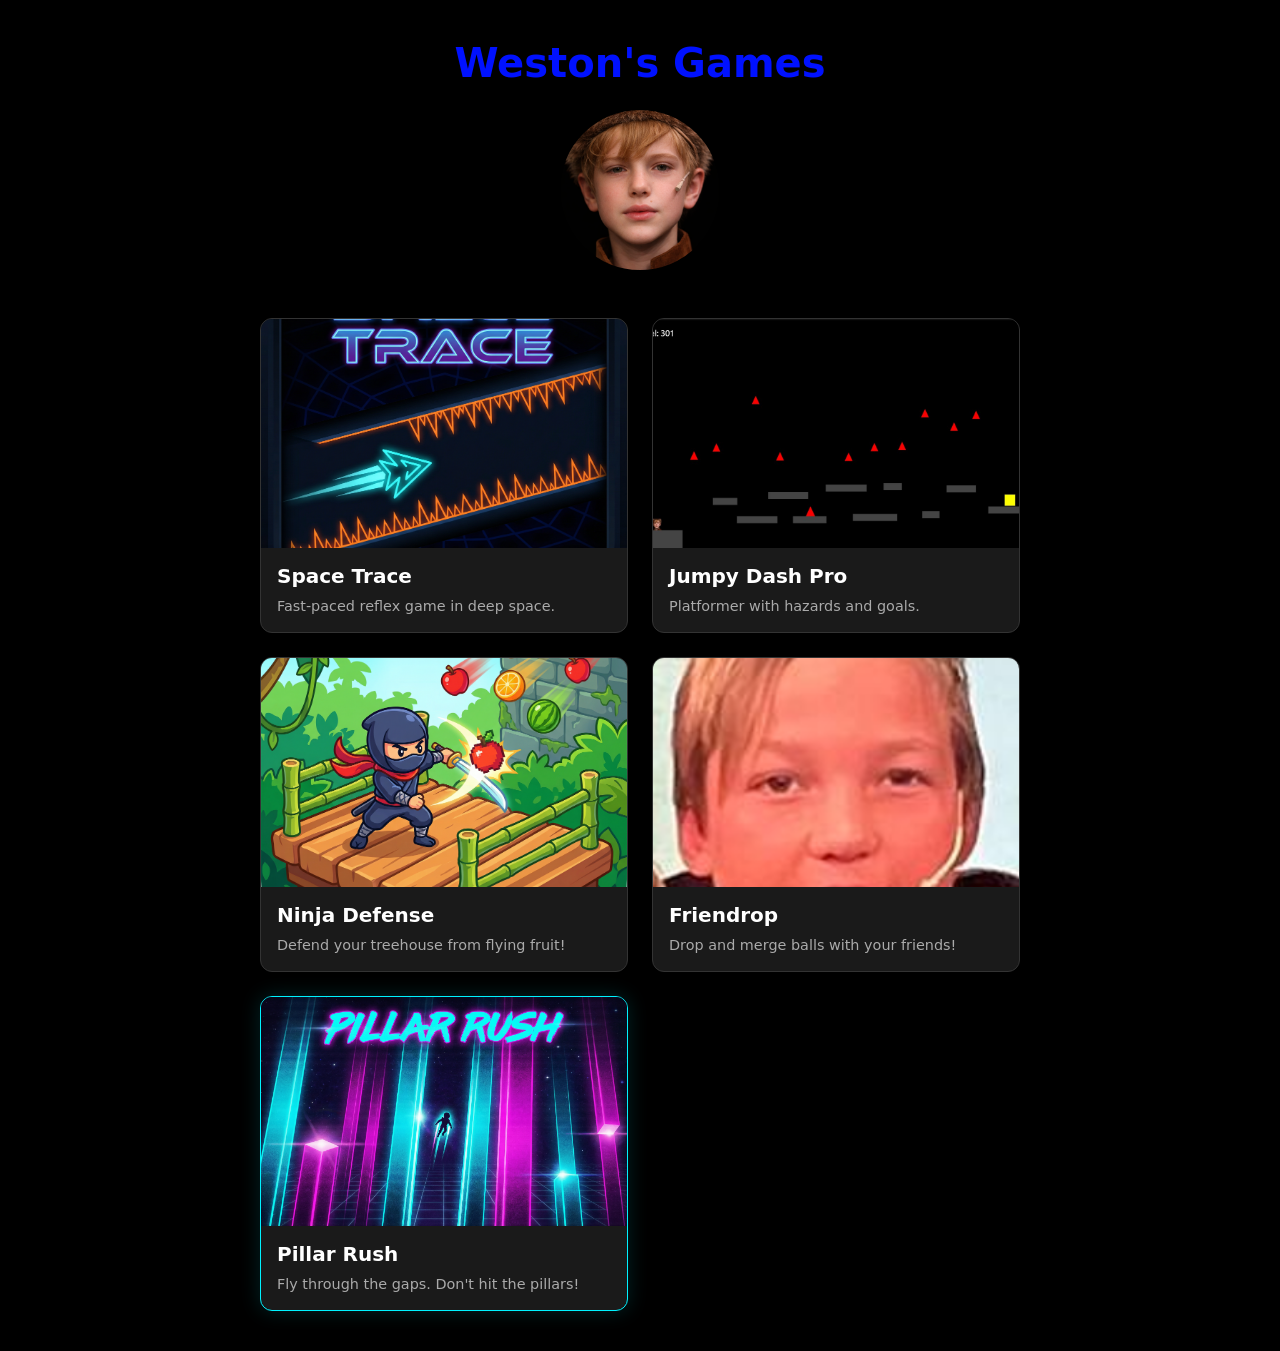
==== index.html @ 51a9c7f3 "Add Pillar Rush game tile to homepage with description and image; create Pillar Rush game page with " ====
<!DOCTYPE html>
<html lang="en">
<head>
    <meta charset="UTF-8">
    <meta name="viewport" content="width=device-width, initial-scale=1.0">
    <title>Weston's Games</title>
    <link rel="stylesheet" href="styles.css">
</head>
<body>
    <div class="container">
        <h1 class="title">Weston's Games</h1>
        <img src="images/weston_profilke.png" alt="Weston" class="profile-photo">
        <div class="game-tiles">
            <a href="games/space-trace/index.html" class="game-tile">
                <img src="images/space-trace-tile.jpg" alt="Space Trace" class="game-tile-image">
                <h3 class="game-tile-title">Space Trace</h3>
                <p class="game-tile-desc">Fast-paced reflex game in deep space.</p>
            </a>
            <a href="games/jumpy-dash/index.html" class="game-tile">
                <img src="images/jumpy-pro-tile-image.jpg" alt="Jumpy Dash Pro" class="game-tile-image">
                <h3 class="game-tile-title">Jumpy Dash Pro</h3>
                <p class="game-tile-desc">Platformer with hazards and goals.</p>
            </a>
            <a href="games/ninja-defense/index.html" class="game-tile">
                <img src="images/ninja-defense-tile.jpg" alt="Ninja Defense" class="game-tile-image">
                <h3 class="game-tile-title">Ninja Defense</h3>
                <p class="game-tile-desc">Defend your treehouse from flying fruit!</p>
            </a>
            <a href="games/friendrop/index.html" class="game-tile">
                <img src="images/callan.PNG" alt="Friendrop" class="game-tile-image">
                <h3 class="game-tile-title">Friendrop</h3>
                <p class="game-tile-desc">Drop and merge balls with your friends!</p>
            </a>
            <a href="games/pillar-rush/index.html" class="game-tile game-tile-pillar-rush">
                <img src="images/pillar-rush-tile.png" alt="Pillar Rush" class="game-tile-image">
                <h3 class="game-tile-title">Pillar Rush</h3>
                <p class="game-tile-desc">Fly through the gaps. Don't hit the pillars!</p>
            </a>
        </div>
    </div>
</body>
</html>
---- styles.css ----
* {
    margin: 0;
    padding: 0;
    box-sizing: border-box;
}

body {
    background: #000;
    min-height: 100vh;
    color: #fff;
    font-family: system-ui, -apple-system, sans-serif;
}

.container {
    max-width: 800px;
    margin: 0 auto;
    padding: 40px 20px;
}

.title {
    font-size: 2.5rem;
    font-weight: 600;
    text-align: center;
    margin-bottom: 24px;
    color: #0011ff;
}

.profile-photo {
    display: block;
    width: 160px;
    height: 160px;
    object-fit: cover;
    border-radius: 50%;
    margin: 0 auto 48px;
}

.game-tiles {
    display: grid;
    grid-template-columns: repeat(auto-fill, minmax(280px, 1fr));
    gap: 24px;
    justify-content: start;
}

.game-tile {
    display: block;
    background: #1a1a1a;
    color: #fff;
    text-decoration: none;
    border-radius: 12px;
    border: 1px solid #333;
    overflow: hidden;
    transition: transform 0.2s, box-shadow 0.2s, border-color 0.2s;
}

.game-tile:hover {
    transform: translateY(-4px);
    box-shadow: 0 8px 24px rgba(0, 0, 0, 0.5);
    border-color: #555;
}

.game-tile-pillar-rush {
    border-color: #00f2ff;
    box-shadow: 0 0 20px rgba(0, 242, 255, 0.15);
}

.game-tile-pillar-rush:hover {
    border-color: #00f2ff;
    box-shadow: 0 8px 32px rgba(0, 0, 0, 0.5), 0 0 30px rgba(0, 242, 255, 0.35);
}

.game-tile-image {
    display: block;
    width: 100%;
    aspect-ratio: 16 / 10;
    object-fit: cover;
    background: #000;
}

.game-tile-title {
    font-size: 1.25rem;
    font-weight: 600;
    padding: 16px 16px 0;
    margin: 0;
    color: #fff;
}

.game-tile-desc {
    font-size: 0.9rem;
    color: #aaa;
    padding: 8px 16px 16px;
    margin: 0;
    line-height: 1.4;
}
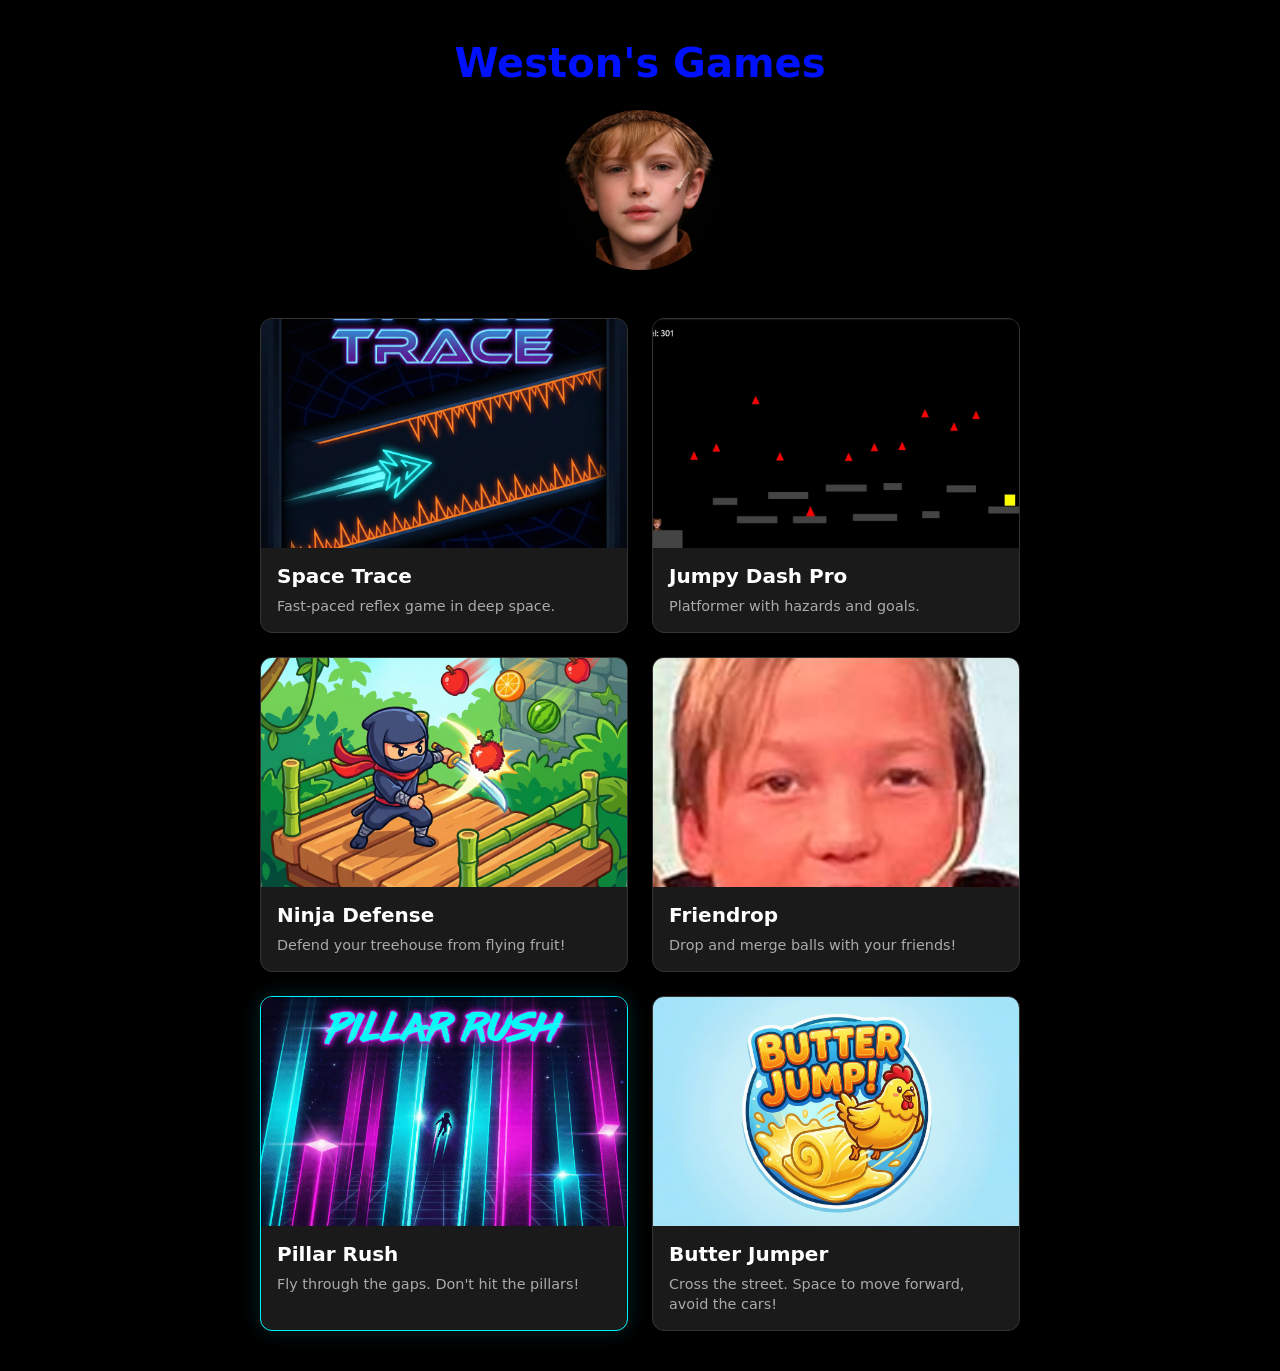
==== commit 256fbdd7: "Add Butter Jumper game tile to homepage with description and image." ====
--- a/index.html
+++ b/index.html
@@ -36,6 +36,11 @@
                 <h3 class="game-tile-title">Pillar Rush</h3>
                 <p class="game-tile-desc">Fly through the gaps. Don't hit the pillars!</p>
             </a>
+            <a href="games/butter/index.html" class="game-tile">
+                <img src="images/butter-title.png" alt="Butter Jumper" class="game-tile-image">
+                <h3 class="game-tile-title">Butter Jumper</h3>
+                <p class="game-tile-desc">Cross the street. Space to move forward, avoid the cars!</p>
+            </a>
         </div>
     </div>
 </body>
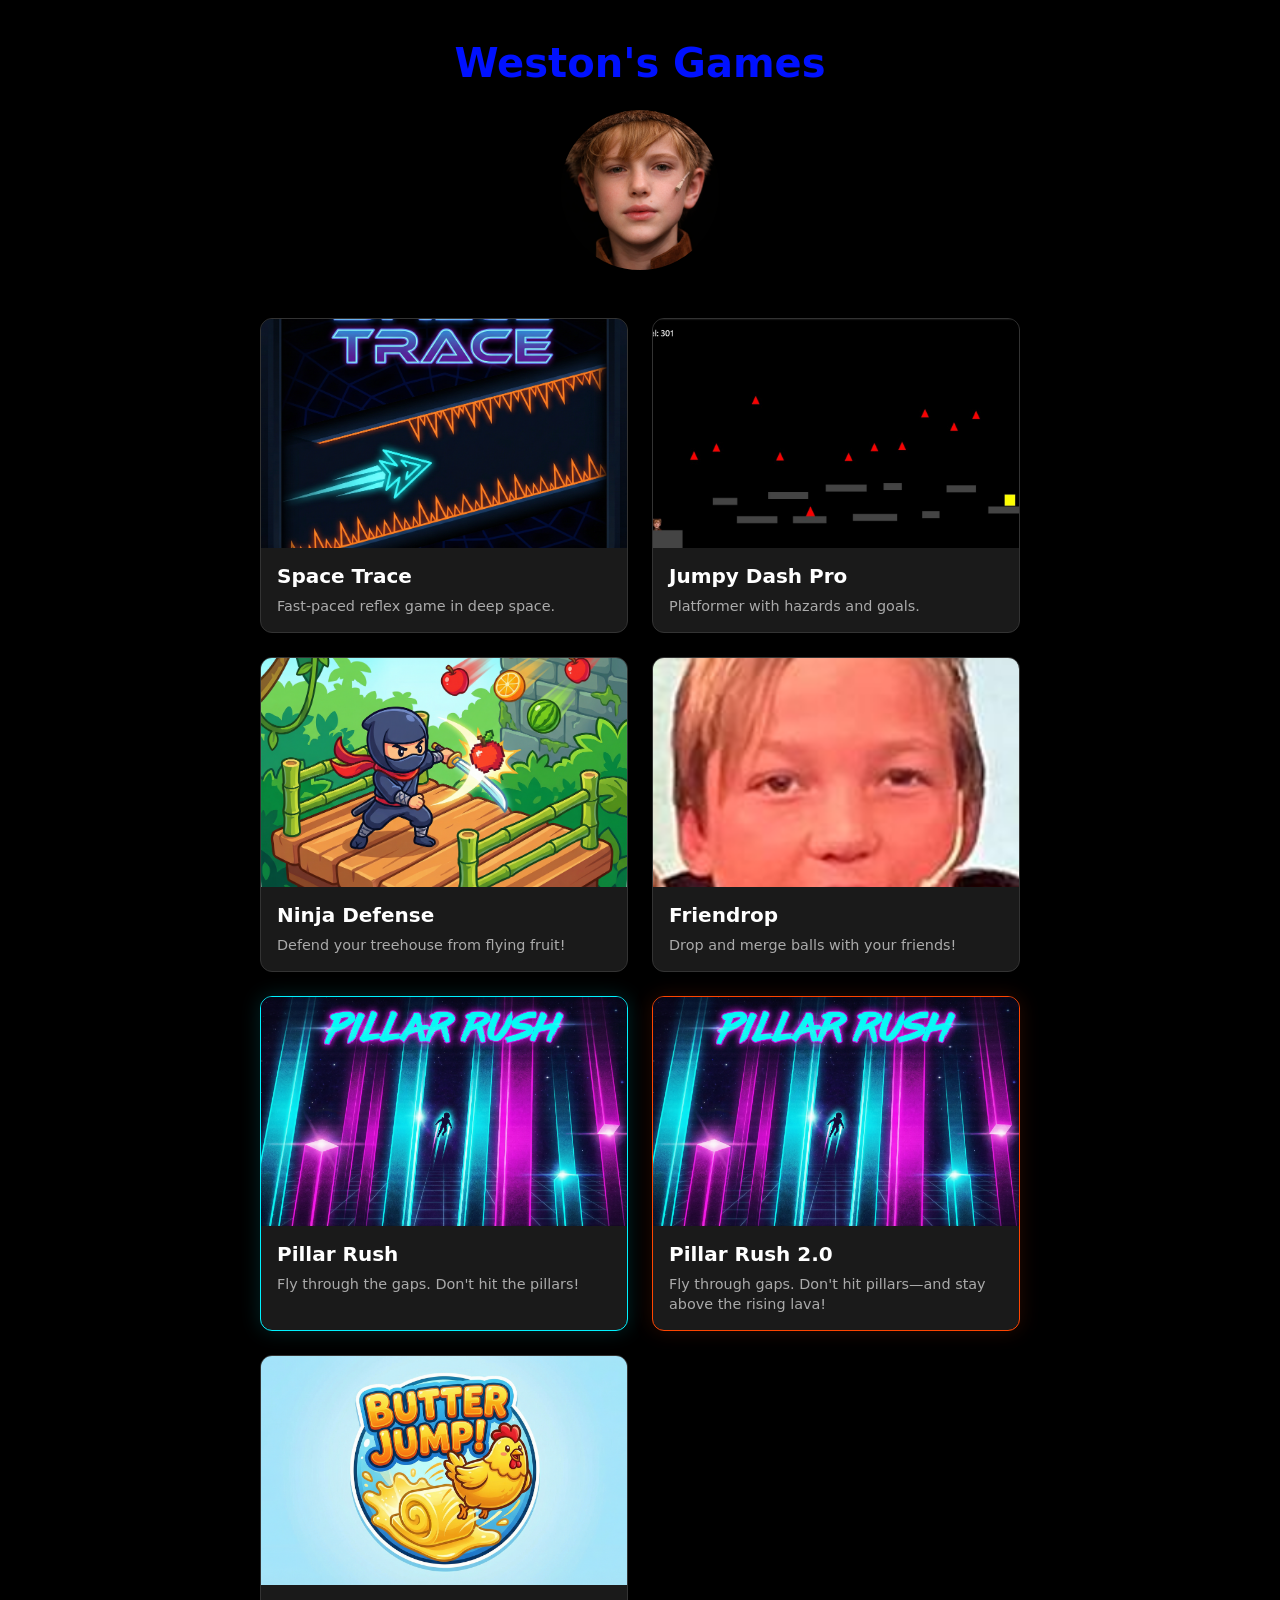
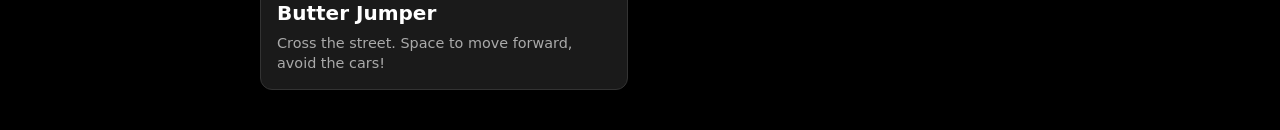
==== commit e348ce3c: "Add Pillar Rush 2.0 game tile to homepage with description and image; create dedicated game page wit" ====
--- a/index.html
+++ b/index.html
@@ -36,6 +36,11 @@
                 <h3 class="game-tile-title">Pillar Rush</h3>
                 <p class="game-tile-desc">Fly through the gaps. Don't hit the pillars!</p>
             </a>
+            <a href="games/pillar-rush-2/index.html" class="game-tile game-tile-pillar-rush-2">
+                <img src="images/pillar-rush-tile.png" alt="Pillar Rush 2.0" class="game-tile-image">
+                <h3 class="game-tile-title">Pillar Rush 2.0</h3>
+                <p class="game-tile-desc">Fly through gaps. Don't hit pillars—and stay above the rising lava!</p>
+            </a>
             <a href="games/butter/index.html" class="game-tile">
                 <img src="images/butter-title.png" alt="Butter Jumper" class="game-tile-image">
                 <h3 class="game-tile-title">Butter Jumper</h3>
--- a/styles.css
+++ b/styles.css
@@ -68,6 +68,16 @@
     box-shadow: 0 8px 32px rgba(0, 0, 0, 0.5), 0 0 30px rgba(0, 242, 255, 0.35);
 }
 
+.game-tile-pillar-rush-2 {
+    border-color: #ff4500;
+    box-shadow: 0 0 20px rgba(255, 69, 0, 0.15);
+}
+
+.game-tile-pillar-rush-2:hover {
+    border-color: #ff4500;
+    box-shadow: 0 8px 32px rgba(0, 0, 0, 0.5), 0 0 30px rgba(255, 69, 0, 0.35);
+}
+
 .game-tile-image {
     display: block;
     width: 100%;
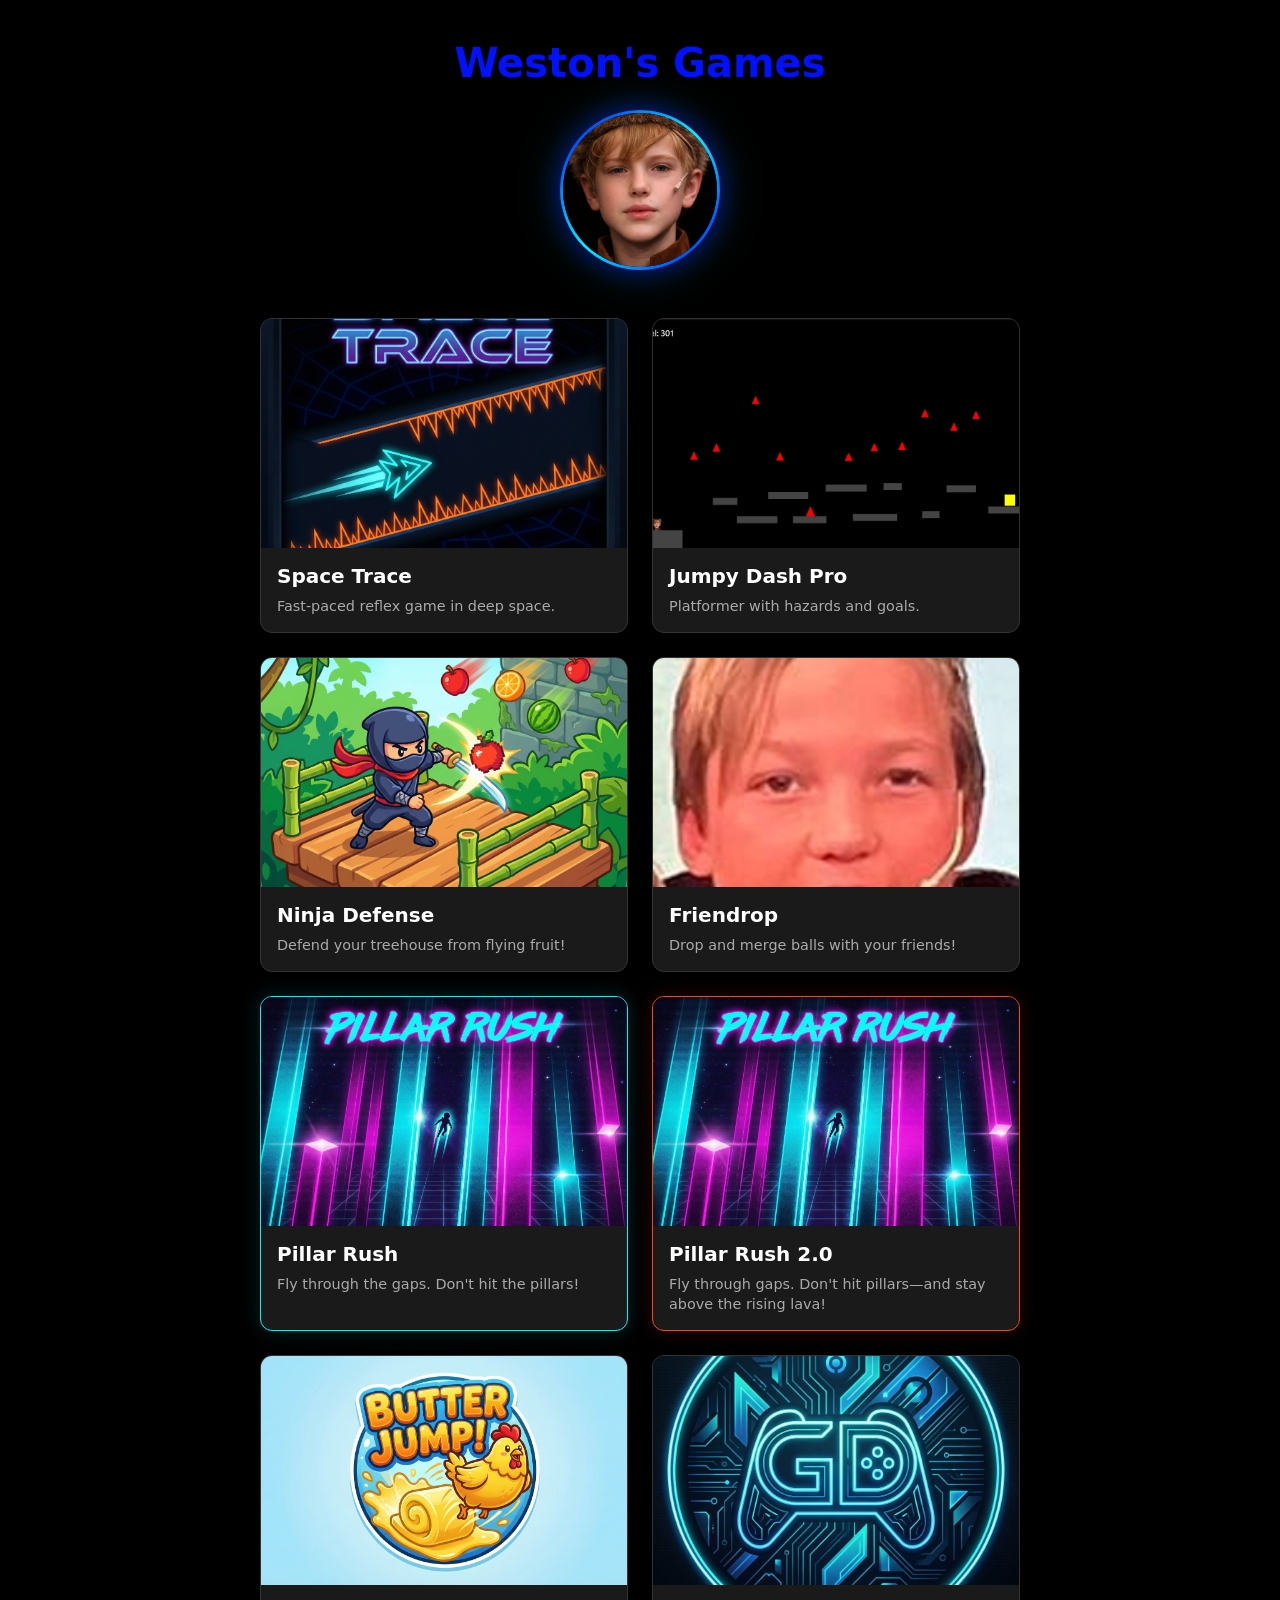
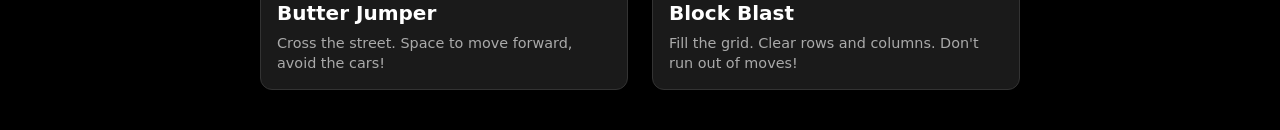
==== commit 8227d5f5: "Add Block Blast game tile to homepage with description and image; update Friendrop game logic to inc" ====
--- a/index.html
+++ b/index.html
@@ -46,6 +46,11 @@
                 <h3 class="game-tile-title">Butter Jumper</h3>
                 <p class="game-tile-desc">Cross the street. Space to move forward, avoid the cars!</p>
             </a>
+            <a href="games/block-blast/index.html" class="game-tile">
+                <img src="images/weston-profile-cool.png" alt="Block Blast" class="game-tile-image">
+                <h3 class="game-tile-title">Block Blast</h3>
+                <p class="game-tile-desc">Fill the grid. Clear rows and columns. Don't run out of moves!</p>
+            </a>
         </div>
     </div>
 </body>
--- a/styles.css
+++ b/styles.css
@@ -32,6 +32,17 @@
     object-fit: cover;
     border-radius: 50%;
     margin: 0 auto 48px;
+    border: 3px solid transparent;
+    box-shadow: 0 0 24px rgba(0, 17, 255, 0.5), 0 0 48px rgba(0, 242, 255, 0.2),
+                inset 0 0 20px rgba(0, 17, 255, 0.15);
+    background: linear-gradient(#000, #000) padding-box,
+                linear-gradient(135deg, #0011ff, #00f2ff, #0011ff) border-box;
+    transition: transform 0.3s ease, box-shadow 0.3s ease;
+}
+
+.profile-photo:hover {
+    transform: scale(1.05);
+    box-shadow: 0 0 32px rgba(0, 17, 255, 0.6), 0 0 64px rgba(0, 242, 255, 0.3);
 }
 
 .game-tiles {
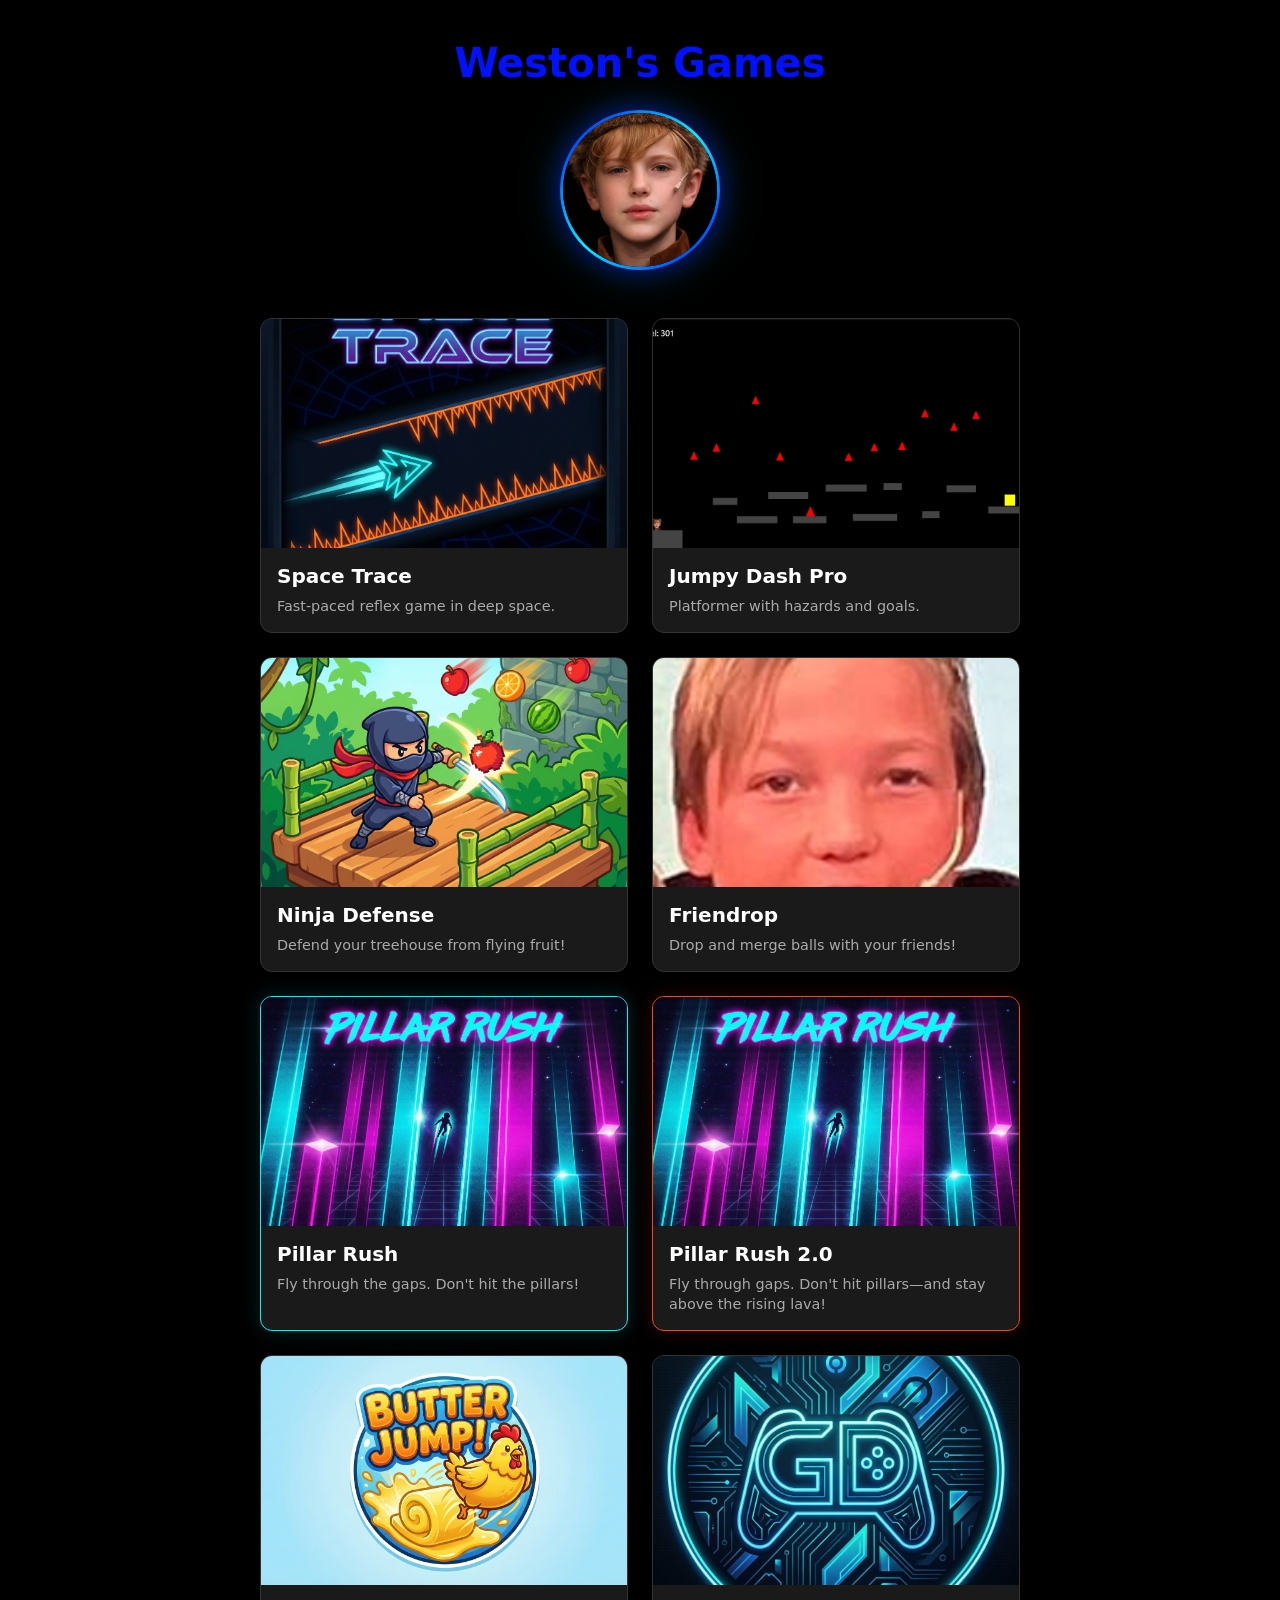
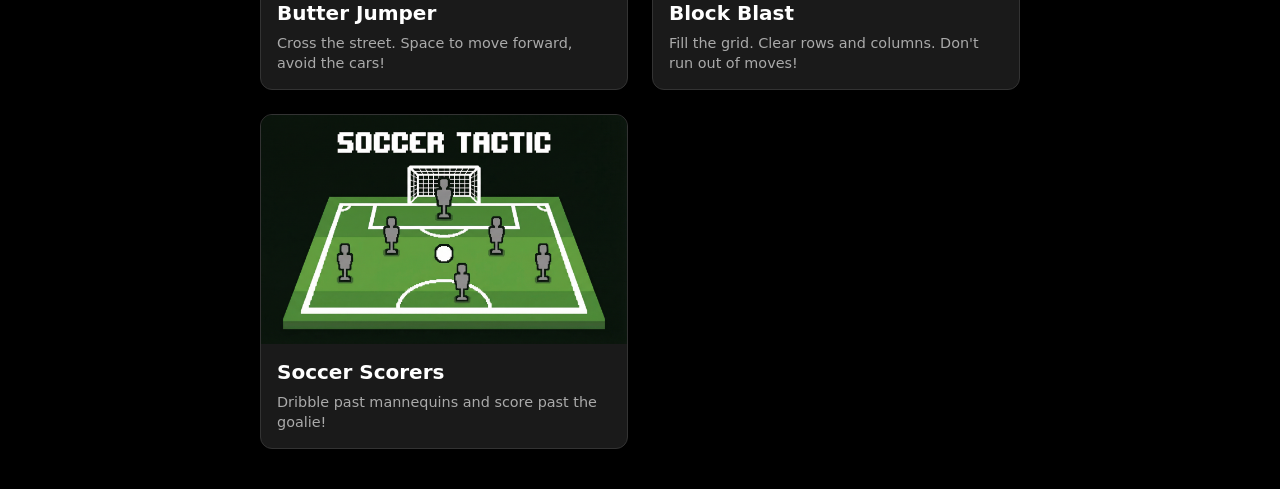
==== commit d04c42f8: "Add Soccer Scorers game tile to homepage with description and image." ====
--- a/index.html
+++ b/index.html
@@ -51,6 +51,11 @@
                 <h3 class="game-tile-title">Block Blast</h3>
                 <p class="game-tile-desc">Fill the grid. Clear rows and columns. Don't run out of moves!</p>
             </a>
+            <a href="games/soccer-scorers/index.html" class="game-tile">
+                <img src="images/soccer-scorers-tile.png" alt="Soccer Scorers" class="game-tile-image">
+                <h3 class="game-tile-title">Soccer Scorers</h3>
+                <p class="game-tile-desc">Dribble past mannequins and score past the goalie!</p>
+            </a>
         </div>
     </div>
 </body>
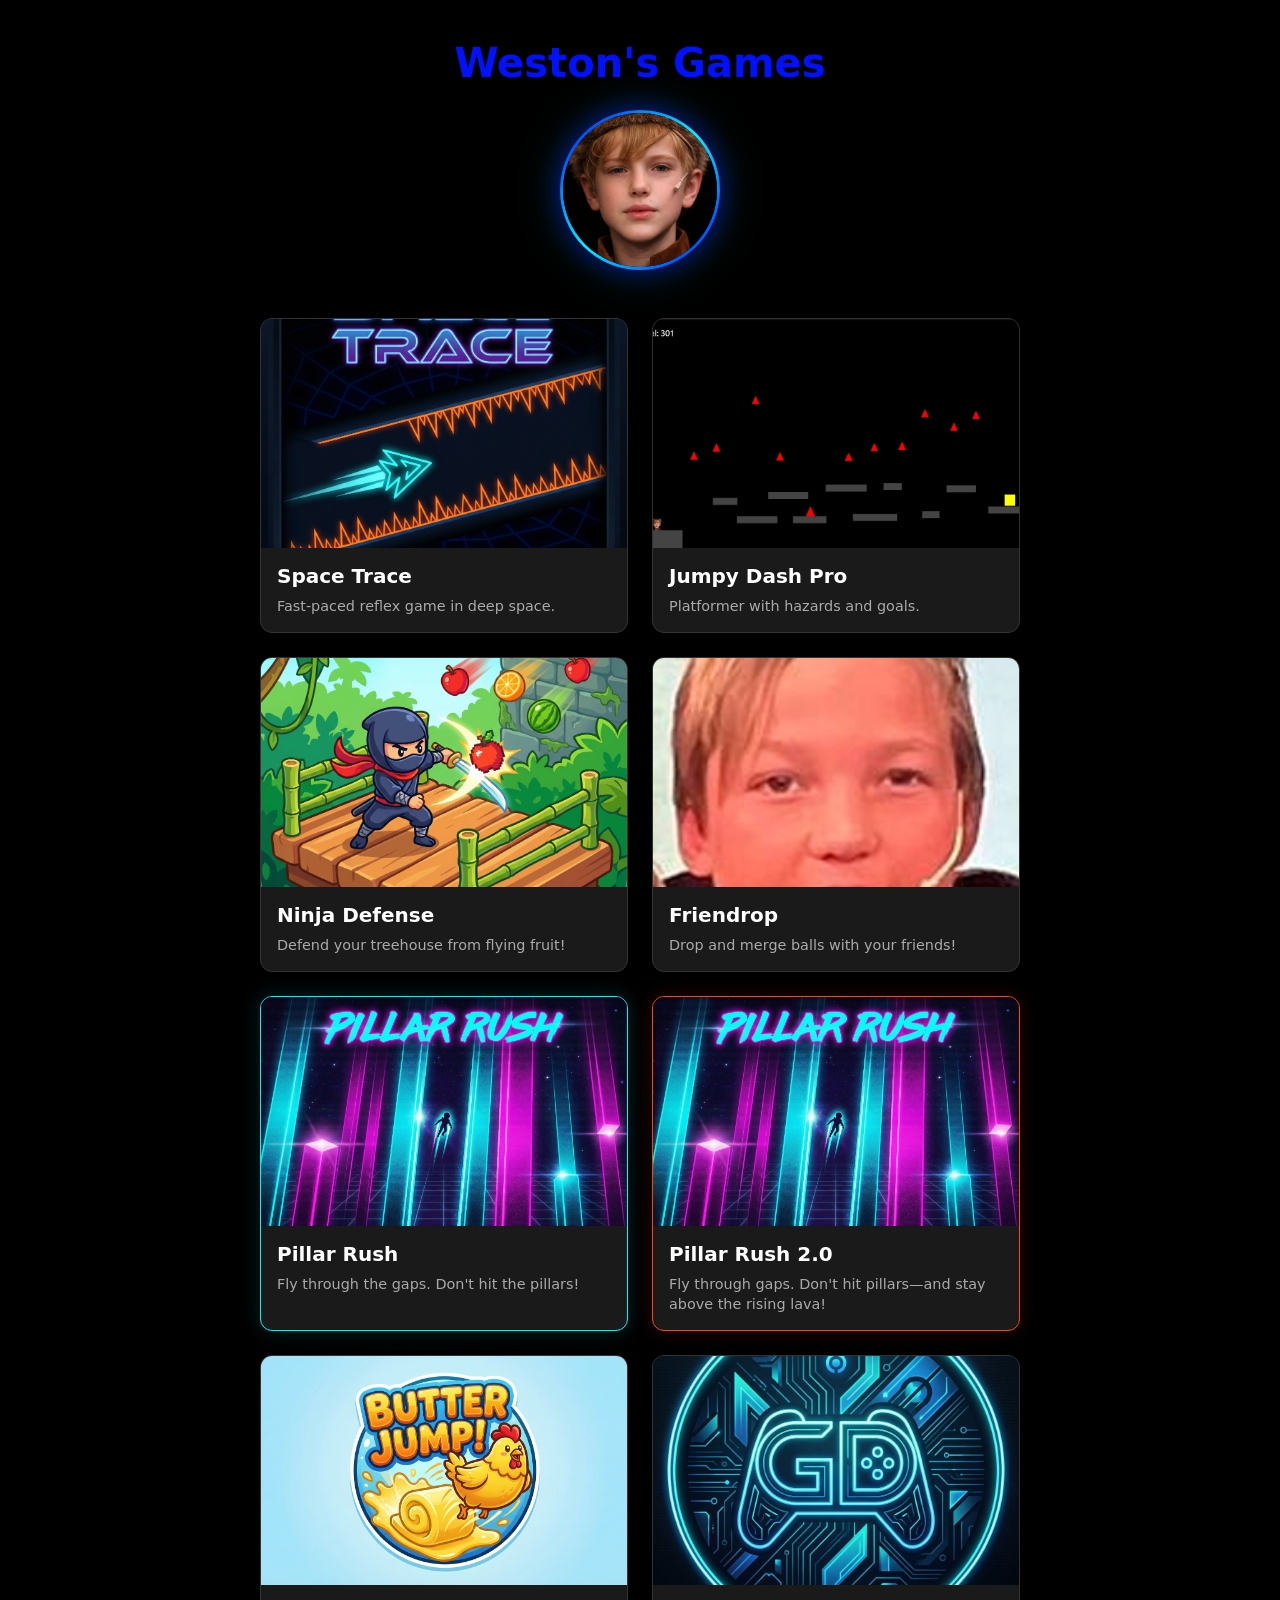
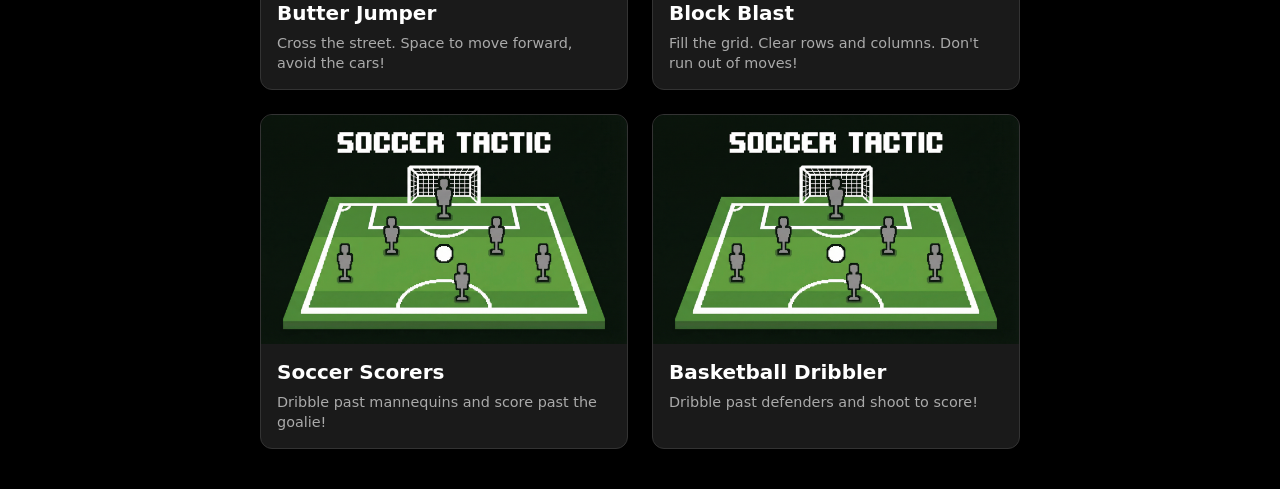
==== commit 92d93229: "Add Basketball Dribbler game tile to homepage with description and image." ====
--- a/index.html
+++ b/index.html
@@ -56,6 +56,11 @@
                 <h3 class="game-tile-title">Soccer Scorers</h3>
                 <p class="game-tile-desc">Dribble past mannequins and score past the goalie!</p>
             </a>
+            <a href="games/basketball-dribbler/index.html" class="game-tile">
+                <img src="images/soccer-scorers-tile.png" alt="Basketball Dribbler" class="game-tile-image">
+                <h3 class="game-tile-title">Basketball Dribbler</h3>
+                <p class="game-tile-desc">Dribble past defenders and shoot to score!</p>
+            </a>
         </div>
     </div>
 </body>
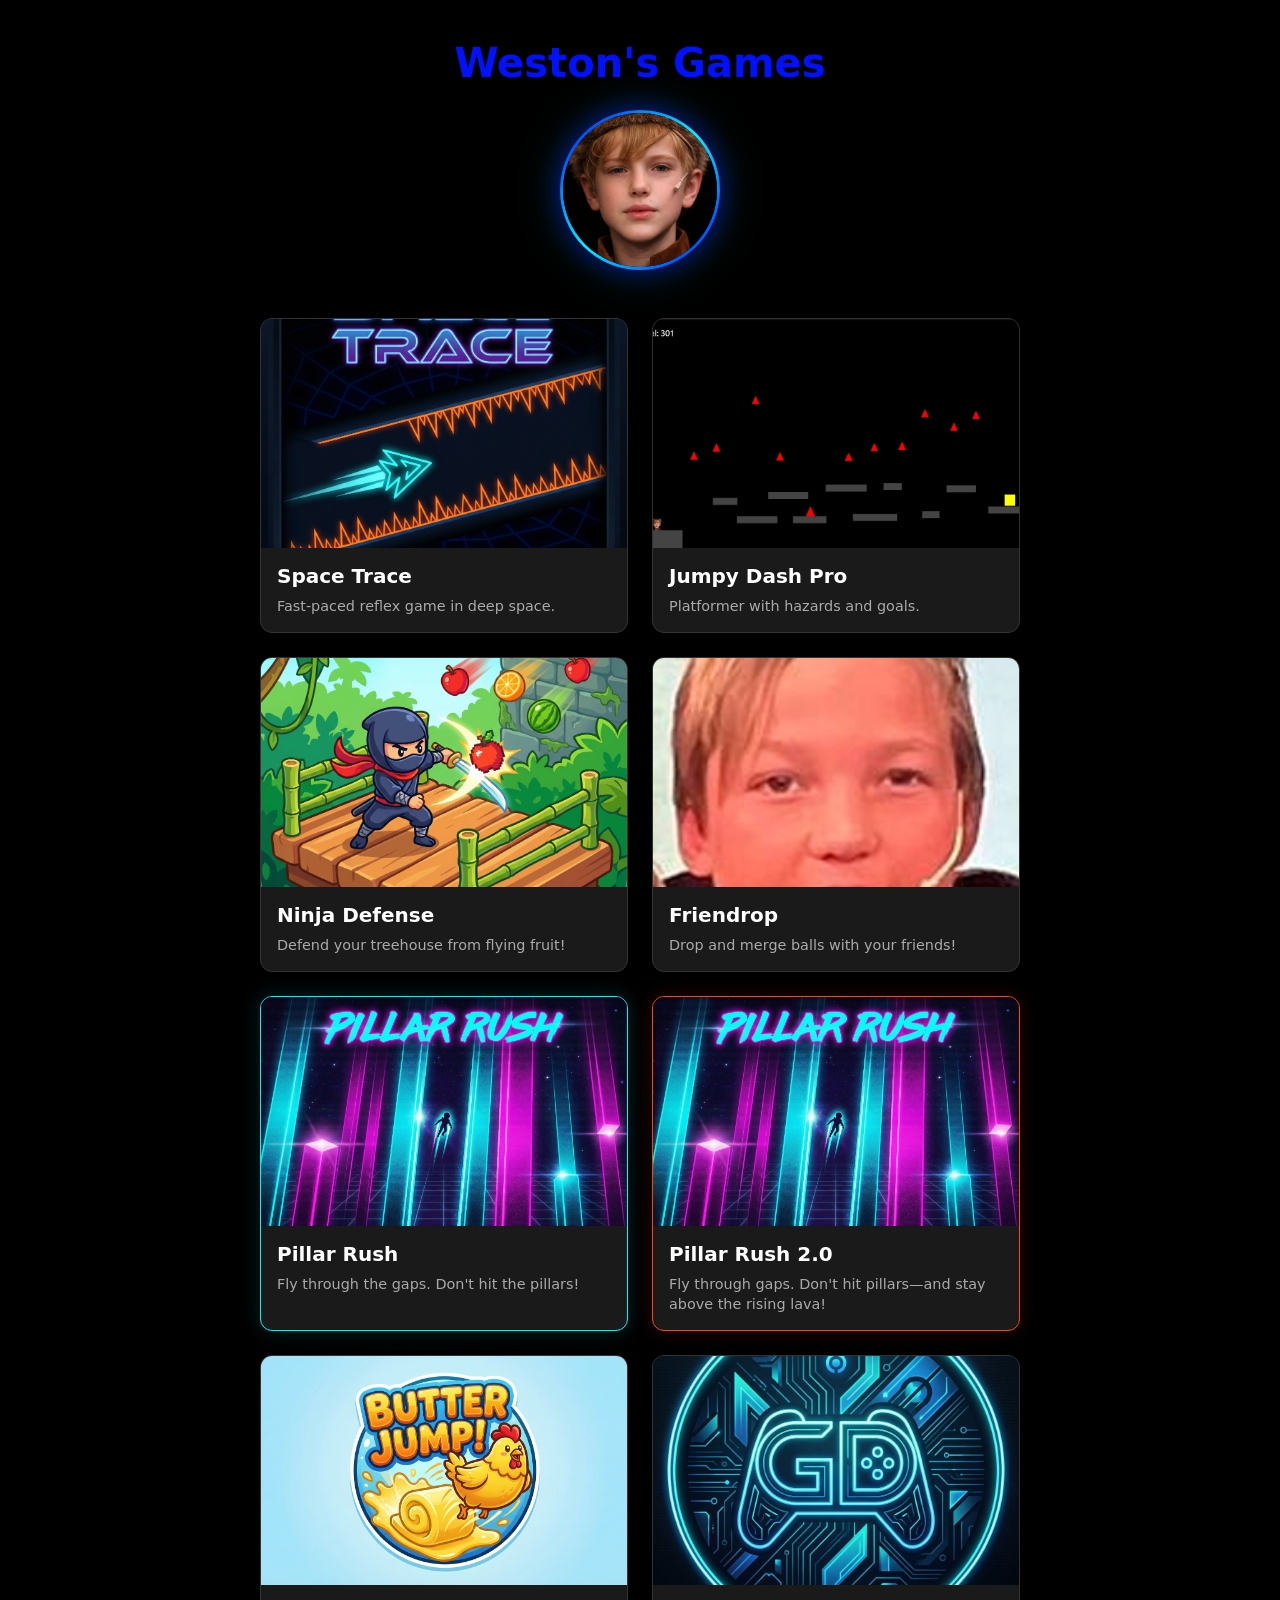
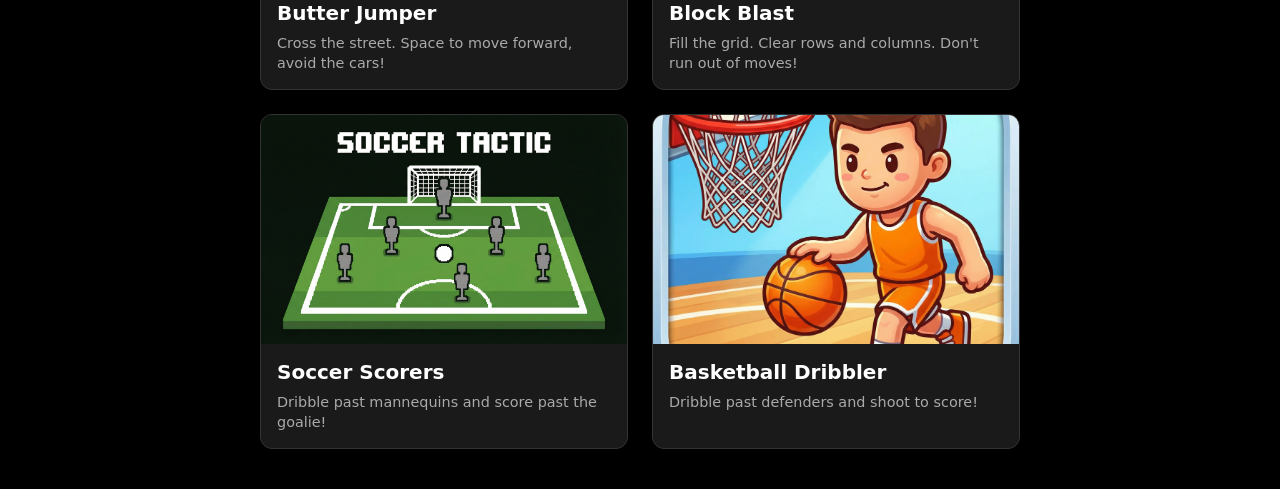
==== commit 0d427970: "Add new game tiles for "Would You Rather", "Cheese on Tortilla", and "Carrot Cut" to homepage with d" ====
--- a/index.html
+++ b/index.html
@@ -57,7 +57,7 @@
                 <p class="game-tile-desc">Dribble past mannequins and score past the goalie!</p>
             </a>
             <a href="games/basketball-dribbler/index.html" class="game-tile">
-                <img src="images/soccer-scorers-tile.png" alt="Basketball Dribbler" class="game-tile-image">
+                <img src="images/basketball-dribbler-tile.png" alt="Basketball Dribbler" class="game-tile-image">
                 <h3 class="game-tile-title">Basketball Dribbler</h3>
                 <p class="game-tile-desc">Dribble past defenders and shoot to score!</p>
             </a>
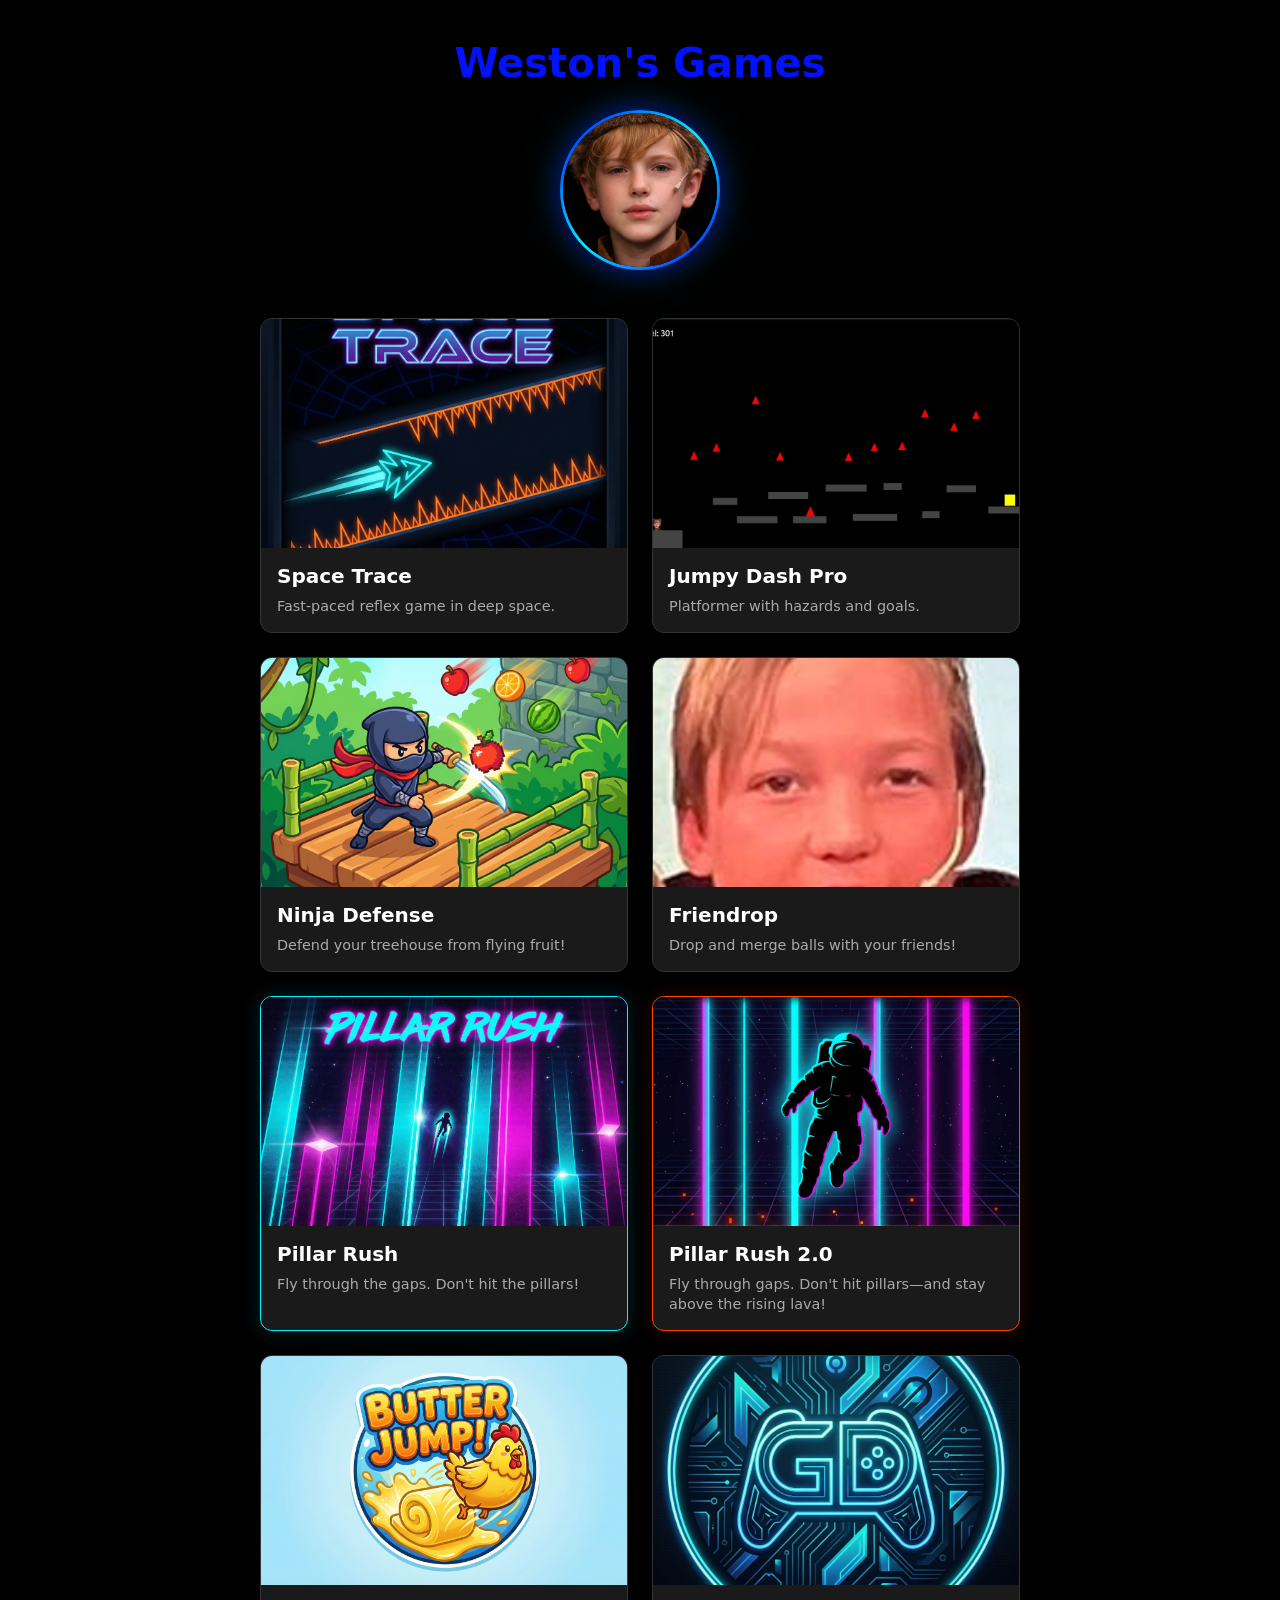
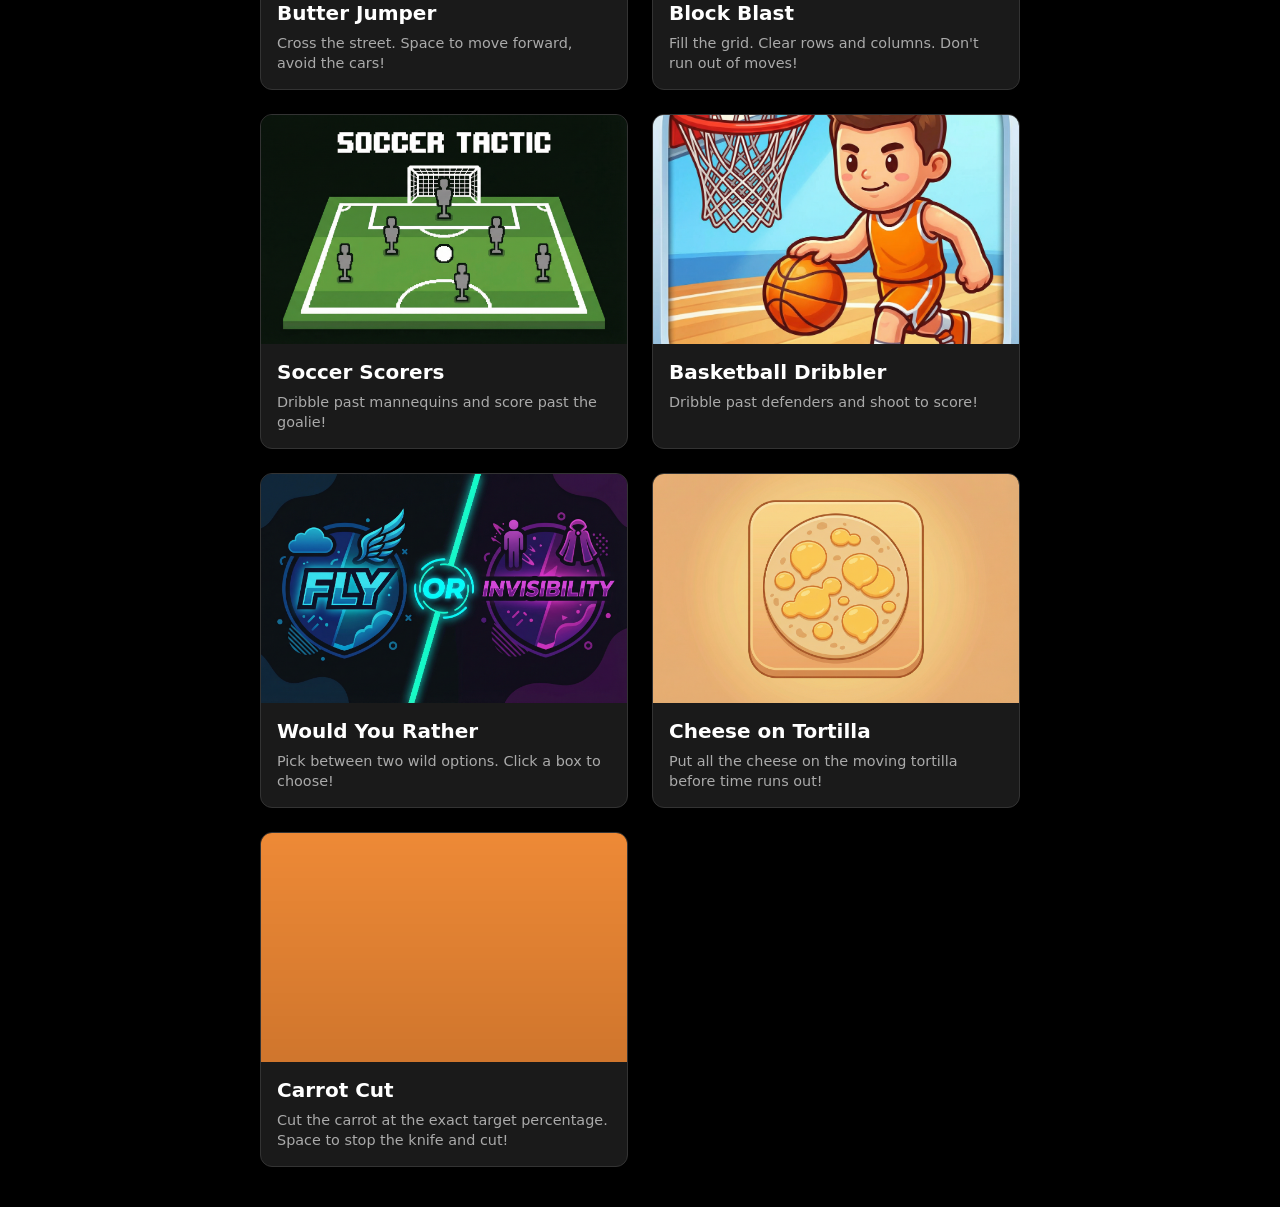
==== commit 44c5b9a9: "Update "Basketball Dribbler" game mechanics for improved gameplay; adjust defender speed and movemen" ====
--- a/index.html
+++ b/index.html
@@ -37,7 +37,7 @@
                 <p class="game-tile-desc">Fly through the gaps. Don't hit the pillars!</p>
             </a>
             <a href="games/pillar-rush-2/index.html" class="game-tile game-tile-pillar-rush-2">
-                <img src="images/pillar-rush-tile.png" alt="Pillar Rush 2.0" class="game-tile-image">
+                <img src="images/pillar-rush-2-tile.png" alt="Pillar Rush 2.0" class="game-tile-image">
                 <h3 class="game-tile-title">Pillar Rush 2.0</h3>
                 <p class="game-tile-desc">Fly through gaps. Don't hit pillars—and stay above the rising lava!</p>
             </a>
@@ -61,6 +61,21 @@
                 <h3 class="game-tile-title">Basketball Dribbler</h3>
                 <p class="game-tile-desc">Dribble past defenders and shoot to score!</p>
             </a>
+            <a href="games/would-you-rather/index.html" class="game-tile">
+                <img src="images/would-you-rather-tile.png" alt="Would You Rather" class="game-tile-image">
+                <h3 class="game-tile-title">Would You Rather</h3>
+                <p class="game-tile-desc">Pick between two wild options. Click a box to choose!</p>
+            </a>
+            <a href="games/cheese-on-tortilla/index.html" class="game-tile">
+                <img src="images/cheese-on-tortilla-tile.png" alt="Cheese on Tortilla" class="game-tile-image">
+                <h3 class="game-tile-title">Cheese on Tortilla</h3>
+                <p class="game-tile-desc">Put all the cheese on the moving tortilla before time runs out!</p>
+            </a>
+            <a href="games/carrot-cut/index.html" class="game-tile">
+                <img src="images/carrot-cut-tile.png" alt="Carrot Cut" class="game-tile-image">
+                <h3 class="game-tile-title">Carrot Cut</h3>
+                <p class="game-tile-desc">Cut the carrot at the exact target percentage. Space to stop the knife and cut!</p>
+            </a>
         </div>
     </div>
 </body>
